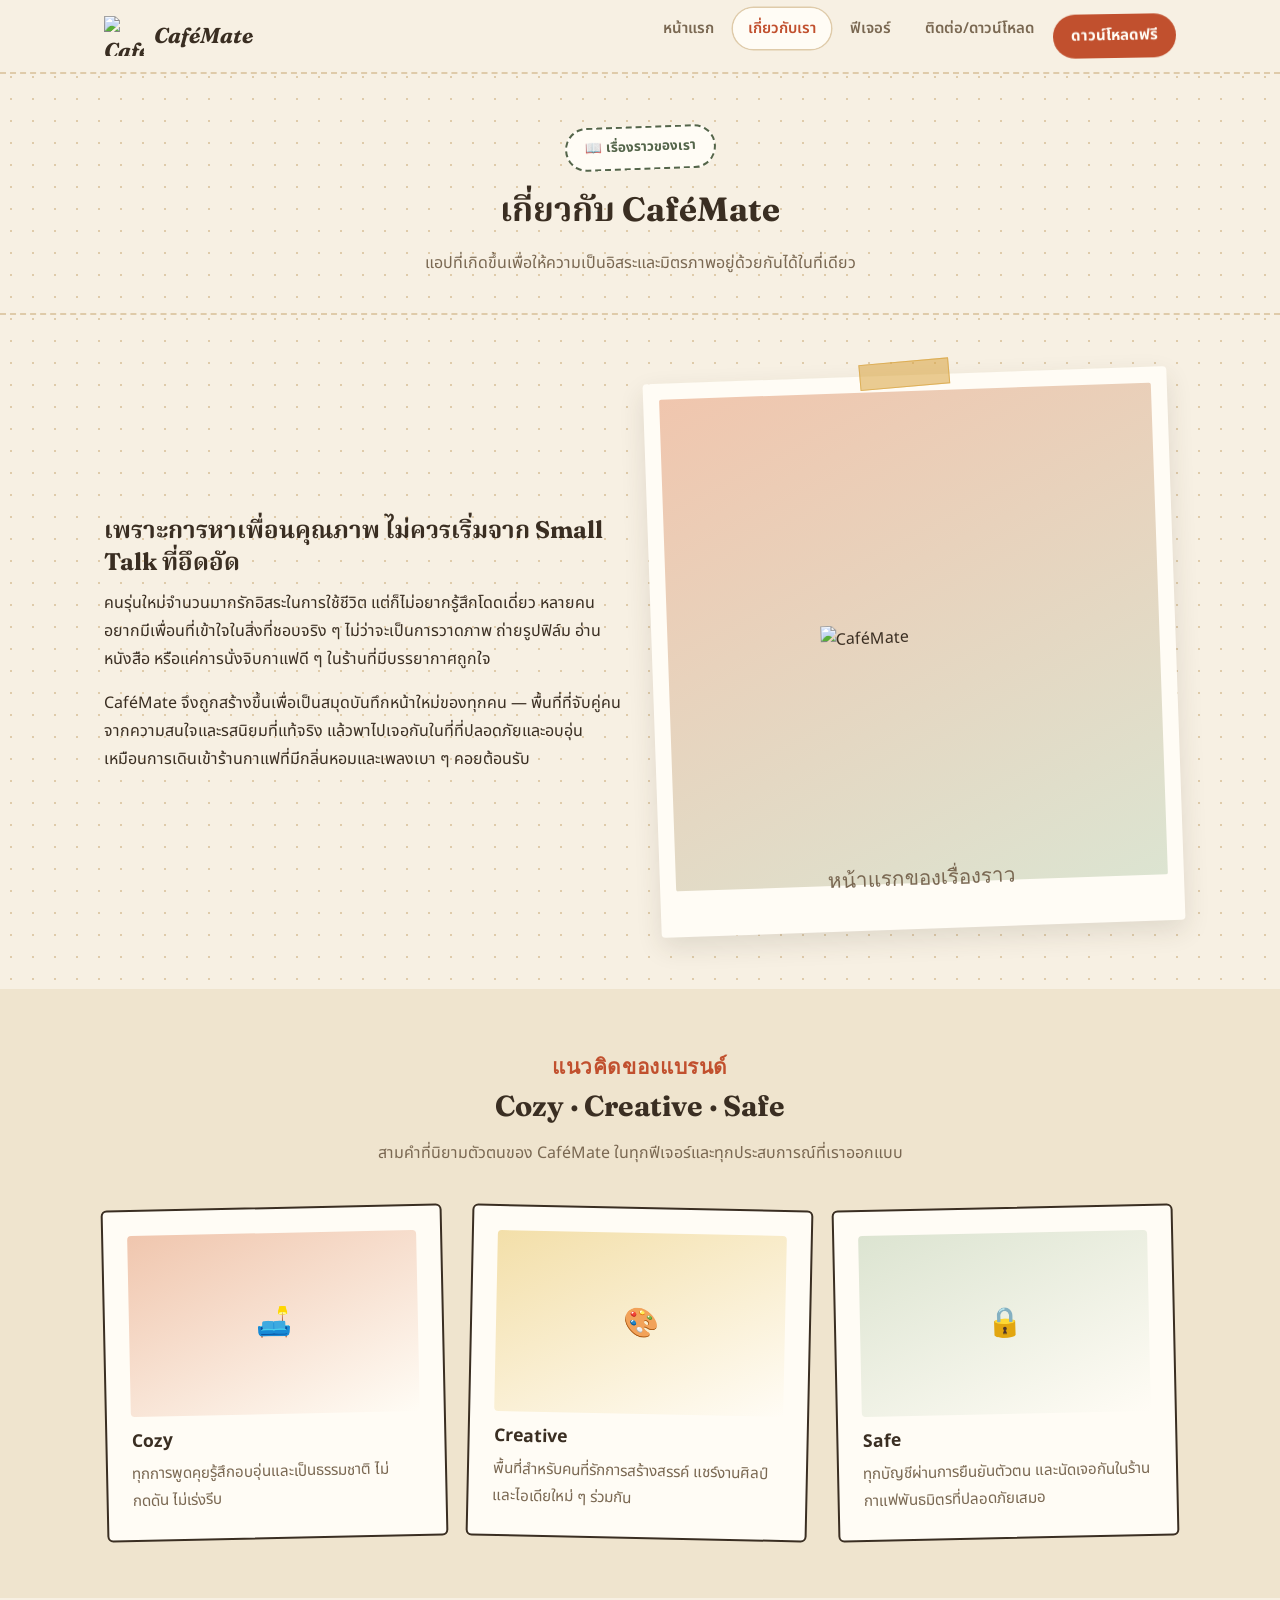
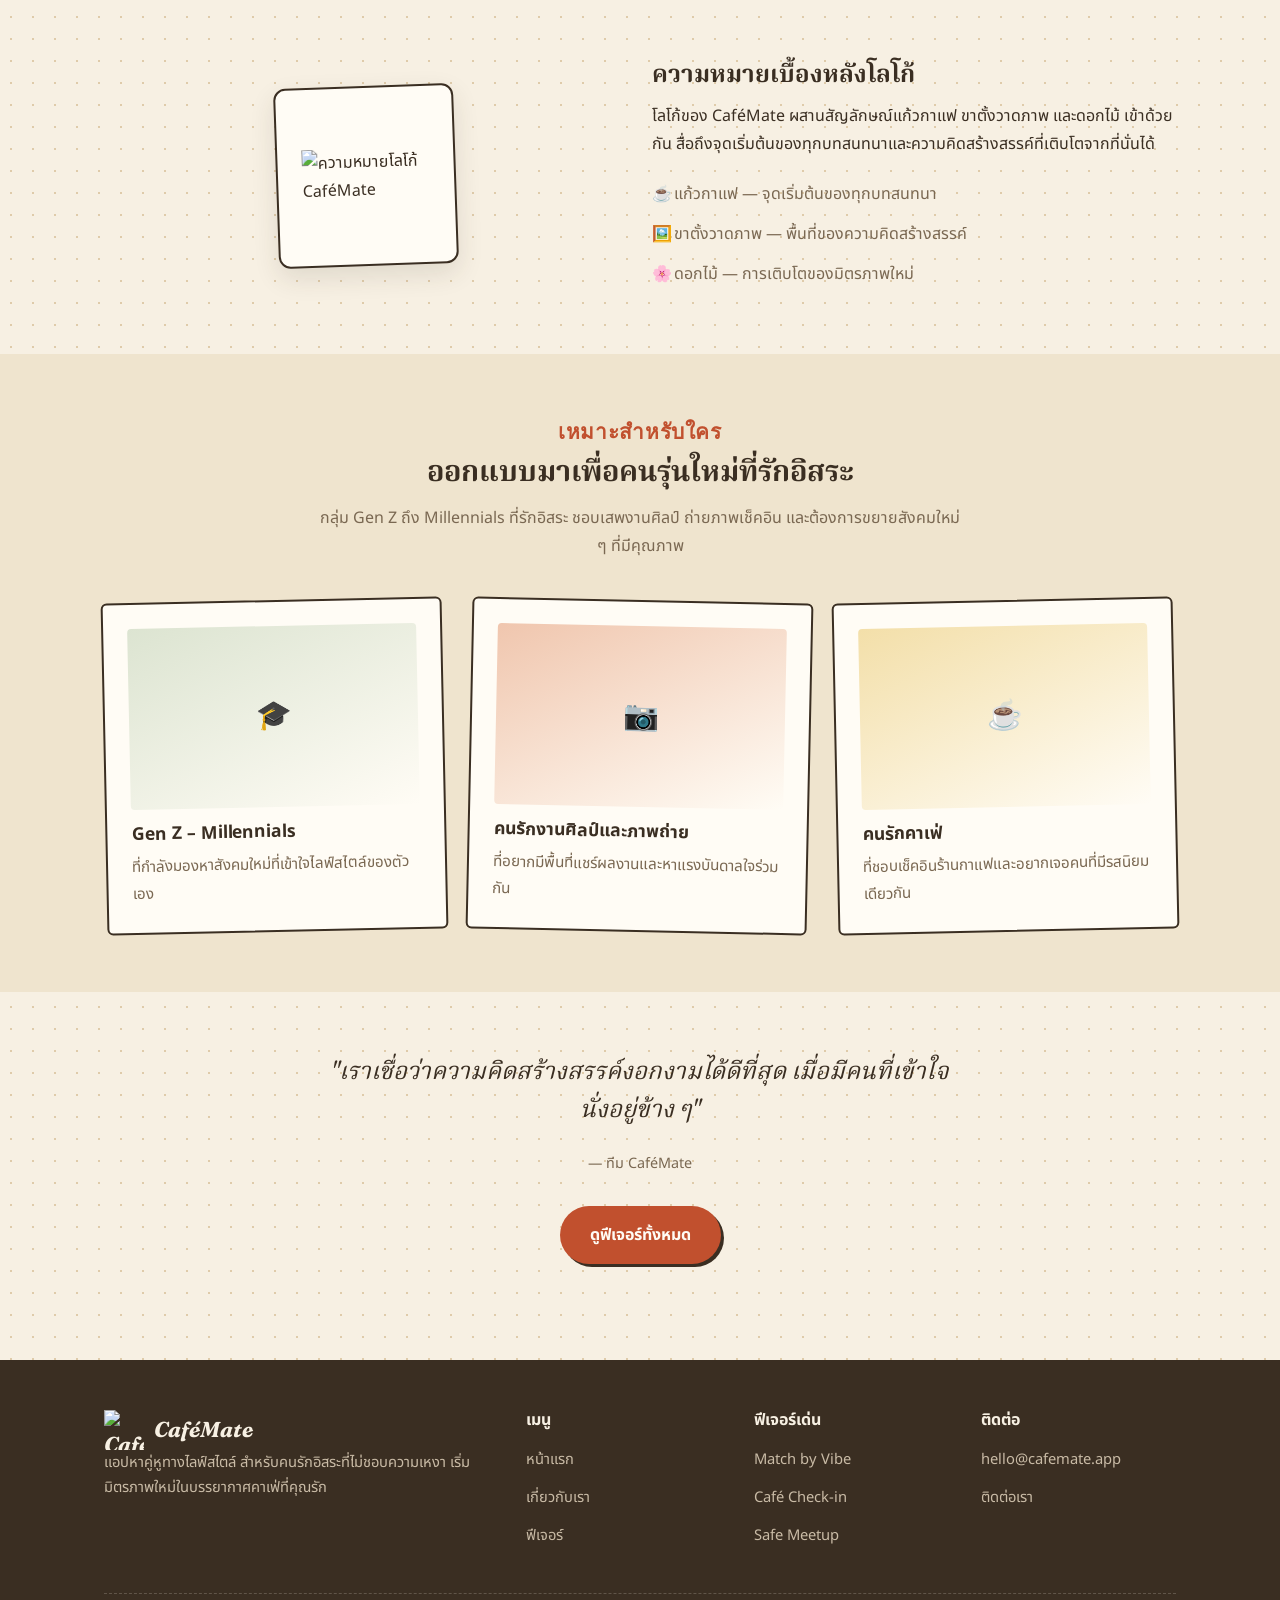
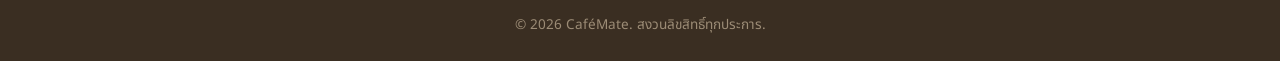
==== cafemate-about.html @ 09639449 "Rename CAFEMA~1.HTM to cafemate-about.html" ====
<!DOCTYPE html>
<html lang="th">
<head>
<meta charset="UTF-8">
<meta name="viewport" content="width=device-width, initial-scale=1.0">
<title>เกี่ยวกับเรา — CaféMate</title>
<link rel="icon" href="cafemate-logo.svg">
<link rel="stylesheet" href="cafemate-style.css">
</head>
<body>

<header>
  <div class="navwrap">
    <a href="index.html" class="brand"><img src="cafemate-logo.svg" alt="CaféMate logo">CaféMate</a>
    <nav>
      <ul>
        <li><a href="index.html">หน้าแรก</a></li>
        <li><a href="cafemate-about.html" class="active">เกี่ยวกับเรา</a></li>
        <li><a href="cafemate-features.html">ฟีเจอร์</a></li>
        <li><a href="cafemate-contact.html">ติดต่อ/ดาวน์โหลด</a></li>
        <li><a href="cafemate-contact.html" class="nav-cta">ดาวน์โหลดฟรี</a></li>
      </ul>
    </nav>
    <button class="menu-toggle" aria-label="เมนู">☰</button>
  </div>
</header>

<section class="page-hero">
  <div class="container">
    <span class="stamp">📖 เรื่องราวของเรา</span>
    <h1>เกี่ยวกับ CaféMate</h1>
    <p>แอปที่เกิดขึ้นเพื่อให้ความเป็นอิสระและมิตรภาพอยู่ด้วยกันได้ในที่เดียว</p>
  </div>
</section>

<!-- STORY -->
<section>
  <div class="container">
    <div class="grid grid-2" style="align-items:center;">
      <div>
        <h2>เพราะการหาเพื่อนคุณภาพ ไม่ควรเริ่มจาก Small Talk ที่อึดอัด</h2>
        <p>คนรุ่นใหม่จำนวนมากรักอิสระในการใช้ชีวิต แต่ก็ไม่อยากรู้สึกโดดเดี่ยว หลายคนอยากมีเพื่อนที่เข้าใจในสิ่งที่ชอบจริง ๆ ไม่ว่าจะเป็นการวาดภาพ ถ่ายรูปฟิล์ม อ่านหนังสือ หรือแค่การนั่งจิบกาแฟดี ๆ ในร้านที่มีบรรยากาศถูกใจ</p>
        <p>CaféMate จึงถูกสร้างขึ้นเพื่อเป็นสมุดบันทึกหน้าใหม่ของทุกคน — พื้นที่ที่จับคู่คนจากความสนใจและรสนิยมที่แท้จริง แล้วพาไปเจอกันในที่ที่ปลอดภัยและอบอุ่น เหมือนการเดินเข้าร้านกาแฟที่มีกลิ่นหอมและเพลงเบา ๆ คอยต้อนรับ</p>
      </div>
      <div class="polaroid" style="transform:rotate(-2deg);">
        <div class="tape"></div>
        <div class="frame"><img src="cafemate-logo.svg" alt="CaféMate"></div>
        <p class="cap">หน้าแรกของเรื่องราว</p>
      </div>
    </div>
  </div>
</section>

<!-- VIBE CONCEPT -->
<section class="bg-tint">
  <div class="container">
    <div class="section-head">
      <span class="eyebrow">แนวคิดของแบรนด์</span>
      <h2>Cozy · Creative · Safe</h2>
      <p>สามคำที่นิยามตัวตนของ CaféMate ในทุกฟีเจอร์และทุกประสบการณ์ที่เราออกแบบ</p>
    </div>
    <div class="grid grid-3">
      <div class="postcard"><div class="photo-block pb-rust">🛋️</div><h3>Cozy</h3><p>ทุกการพูดคุยรู้สึกอบอุ่นและเป็นธรรมชาติ ไม่กดดัน ไม่เร่งรีบ</p></div>
      <div class="postcard"><div class="photo-block pb-mustard">🎨</div><h3>Creative</h3><p>พื้นที่สำหรับคนที่รักการสร้างสรรค์ แชร์งานศิลป์และไอเดียใหม่ ๆ ร่วมกัน</p></div>
      <div class="postcard"><div class="photo-block pb-forest">🔒</div><h3>Safe</h3><p>ทุกบัญชีผ่านการยืนยันตัวตน และนัดเจอกันในร้านกาแฟพันธมิตรที่ปลอดภัยเสมอ</p></div>
    </div>
  </div>
</section>

<!-- LOGO MEANING -->
<section>
  <div class="container">
    <div class="grid grid-2" style="align-items:center;">
      <div style="display:flex;justify-content:center;">
        <div style="width:180px;height:180px;background:var(--card);border-radius:12px;display:flex;align-items:center;justify-content:center;box-shadow:var(--shadow);padding:24px;border:2px solid var(--ink);transform:rotate(-2deg);">
          <img src="cafemate-logo.svg" alt="ความหมายโลโก้ CaféMate">
        </div>
      </div>
      <div>
        <h2>ความหมายเบื้องหลังโลโก้</h2>
        <p>โลโก้ของ CaféMate ผสานสัญลักษณ์แก้วกาแฟ ขาตั้งวาดภาพ และดอกไม้ เข้าด้วยกัน สื่อถึงจุดเริ่มต้นของทุกบทสนทนาและความคิดสร้างสรรค์ที่เติบโตจากที่นั่นได้</p>
        <ul style="margin-top:14px;">
          <li style="color:var(--ink-soft);padding:6px 0 6px 22px;position:relative;">
            <span style="position:absolute;left:0;">☕</span> แก้วกาแฟ — จุดเริ่มต้นของทุกบทสนทนา
          </li>
          <li style="color:var(--ink-soft);padding:6px 0 6px 22px;position:relative;">
            <span style="position:absolute;left:0;">🖼️</span> ขาตั้งวาดภาพ — พื้นที่ของความคิดสร้างสรรค์
          </li>
          <li style="color:var(--ink-soft);padding:6px 0 6px 22px;position:relative;">
            <span style="position:absolute;left:0;">🌸</span> ดอกไม้ — การเติบโตของมิตรภาพใหม่
          </li>
        </ul>
      </div>
    </div>
  </div>
</section>

<!-- TARGET -->
<section class="bg-tint">
  <div class="container">
    <div class="section-head">
      <span class="eyebrow">เหมาะสำหรับใคร</span>
      <h2>ออกแบบมาเพื่อคนรุ่นใหม่ที่รักอิสระ</h2>
      <p>กลุ่ม Gen Z ถึง Millennials ที่รักอิสระ ชอบเสพงานศิลป์ ถ่ายภาพเช็คอิน และต้องการขยายสังคมใหม่ ๆ ที่มีคุณภาพ</p>
    </div>
    <div class="grid grid-3">
      <div class="postcard"><div class="photo-block pb-forest">🎓</div><h3>Gen Z – Millennials</h3><p>ที่กำลังมองหาสังคมใหม่ที่เข้าใจไลฟ์สไตล์ของตัวเอง</p></div>
      <div class="postcard"><div class="photo-block pb-rust">📷</div><h3>คนรักงานศิลป์และภาพถ่าย</h3><p>ที่อยากมีพื้นที่แชร์ผลงานและหาแรงบันดาลใจร่วมกัน</p></div>
      <div class="postcard"><div class="photo-block pb-mustard">☕</div><h3>คนรักคาเฟ่</h3><p>ที่ชอบเช็คอินร้านกาแฟและอยากเจอคนที่มีรสนิยมเดียวกัน</p></div>
    </div>
  </div>
</section>

<section>
  <div class="container pull-quote">
    <p>"เราเชื่อว่าความคิดสร้างสรรค์งอกงามได้ดีที่สุด เมื่อมีคนที่เข้าใจนั่งอยู่ข้าง ๆ"</p>
    <p class="by">— ทีม CaféMate</p>
    <a href="cafemate-features.html" class="btn btn-primary" style="margin-top:16px;">ดูฟีเจอร์ทั้งหมด</a>
  </div>
</section>

<footer>
  <div class="container">
    <div class="foot-grid">
      <div>
        <a href="index.html" class="brand"><img src="cafemate-logo.svg" alt="CaféMate logo">CaféMate</a>
        <p>แอปหาคู่หูทางไลฟ์สไตล์ สำหรับคนรักอิสระที่ไม่ชอบความเหงา เริ่มมิตรภาพใหม่ในบรรยากาศคาเฟ่ที่คุณรัก</p>
      </div>
      <div>
        <h4>เมนู</h4>
        <ul>
          <li><a href="index.html">หน้าแรก</a></li>
          <li><a href="cafemate-about.html">เกี่ยวกับเรา</a></li>
          <li><a href="cafemate-features.html">ฟีเจอร์</a></li>
        </ul>
      </div>
      <div>
        <h4>ฟีเจอร์เด่น</h4>
        <ul>
          <li><a href="cafemate-features.html">Match by Vibe</a></li>
          <li><a href="cafemate-features.html">Café Check-in</a></li>
          <li><a href="cafemate-features.html">Safe Meetup</a></li>
        </ul>
      </div>
      <div>
        <h4>ติดต่อ</h4>
        <ul>
          <li><a href="mailto:hello@cafemate.app">hello@cafemate.app</a></li>
          <li><a href="cafemate-contact.html">ติดต่อเรา</a></li>
        </ul>
      </div>
    </div>
    <div class="bottom">© 2026 CaféMate. สงวนลิขสิทธิ์ทุกประการ.</div>
  </div>
</footer>

<script src="cafemate-script.js"></script>
</body>
</html>
---- cafemate-style.css ----
/* ===== CaféMate — journal/scrapbook stylesheet v2 ===== */
@import url('https://fonts.googleapis.com/css2?family=Fraunces:ital,wght@0,600;0,700;1,600&family=Caveat:wght@600;700&family=Noto+Serif+Thai:wght@600;700&family=Noto+Sans+Thai:wght@400;500;600;700&display=swap');

:root{
  --paper:#F7F0E3;
  --paper-deep:#EFE4CE;
  --line:#DFCBAA;
  --ink:#3A2E22;
  --ink-soft:#7A6852;
  --rust:#C1502E;
  --rust-dark:#8F3A20;
  --rust-light:#F0C6AE;
  --forest:#54654A;
  --forest-light:#DCE4D1;
  --mustard:#D9A441;
  --card:#FFFCF5;
  --shadow:0 10px 26px rgba(58,46,34,.12);
  --maxw:1120px;
}

*{box-sizing:border-box;}
html{scroll-behavior:smooth;}
body{
  margin:0;
  font-family:"Noto Sans Thai","Segoe UI",Tahoma,sans-serif;
  color:var(--ink);
  background:var(--paper);
  background-image:radial-gradient(var(--line) 1px, transparent 1px);
  background-size:22px 22px;
  line-height:1.75;
}
img{max-width:100%;display:block;}
a{color:inherit;text-decoration:none;}
ul{margin:0;padding:0;list-style:none;}
h1,h2,h3,h4{margin:0 0 .5em;line-height:1.3;font-weight:700;font-family:"Fraunces","Noto Serif Thai",serif;}
p{margin:0 0 1em;}
.container{max-width:var(--maxw);margin:0 auto;padding:0 24px;}
.accent-word{color:var(--rust);}
.underline{text-decoration:underline;text-decoration-style:wavy;text-decoration-color:var(--mustard);text-decoration-thickness:2px;text-underline-offset:4px;}

/* ---------- Header ---------- */
header{
  position:sticky;top:0;z-index:100;
  background:rgba(247,240,227,.92);
  backdrop-filter:blur(8px);
  border-bottom:2px dashed var(--line);
}
.navwrap{
  display:flex;align-items:center;justify-content:space-between;
  padding:14px 24px;max-width:var(--maxw);margin:0 auto;
}
.brand{display:flex;align-items:center;gap:10px;font-weight:700;font-size:1.35rem;color:var(--ink);font-family:"Fraunces",serif;font-style:italic;}
.brand img{width:40px;height:40px;}
nav ul{display:flex;gap:4px;}
nav a{
  padding:9px 15px;border-radius:999px;font-weight:600;font-size:.94rem;color:var(--ink-soft);
  transition:.2s;
}
nav a:hover, nav a.active{background:var(--card);color:var(--rust);box-shadow:0 0 0 1.5px var(--line);}
.nav-cta{
  background:var(--rust);color:var(--card)!important;padding:9px 18px;border-radius:999px;font-weight:700;
  transform:rotate(-1deg);display:inline-block;
}
.nav-cta:hover{background:var(--rust-dark)!important;color:var(--card)!important;}
.menu-toggle{display:none;background:none;border:none;font-size:1.6rem;color:var(--ink);cursor:pointer;}

/* ---------- Buttons ---------- */
.btn{
  display:inline-block;padding:13px 28px;border-radius:999px;font-weight:700;
  border:2px solid transparent;transition:.2s;cursor:pointer;font-size:1rem;
}
.btn-primary{background:var(--rust);color:var(--card);box-shadow:3px 3px 0 var(--ink);}
.btn-primary:hover{transform:translate(-2px,-2px);box-shadow:5px 5px 0 var(--ink);}
.btn-outline{border-color:var(--ink);color:var(--ink);background:var(--card);}
.btn-outline:hover{background:var(--paper-deep);}

/* ---------- Stamp badge ---------- */
.stamp{
  display:inline-flex;align-items:center;gap:8px;background:var(--card);color:var(--forest);
  padding:8px 18px;border-radius:999px;font-weight:700;font-size:.85rem;margin-bottom:18px;
  border:2px dashed var(--forest);transform:rotate(-2deg);
}

/* ---------- Hero ---------- */
.hero{padding:64px 0 40px;}
.hero .container{display:grid;grid-template-columns:1.05fr .95fr;gap:52px;align-items:center;}
.hero h1{font-size:2.5rem;color:var(--ink);}
.hero p.lead{font-size:1.1rem;color:var(--ink-soft);max-width:500px;}
.hero-actions{display:flex;gap:14px;margin-top:26px;flex-wrap:wrap;align-items:center;}
.hero-note{font-family:"Caveat",cursive;font-size:1.4rem;color:var(--forest);transform:rotate(-2deg);display:inline-block;}

.polaroid{
  background:var(--card);padding:16px 16px 46px;border-radius:4px;box-shadow:var(--shadow);
  transform:rotate(3deg);position:relative;
}
.polaroid .frame{
  background:linear-gradient(155deg,var(--rust-light) 0%, var(--forest-light) 100%);
  aspect-ratio:1/1;border-radius:2px;display:flex;align-items:center;justify-content:center;
}
.polaroid .frame img{width:38%;}
.polaroid .cap{position:absolute;bottom:12px;left:16px;right:16px;text-align:center;font-family:"Caveat",cursive;font-size:1.3rem;color:var(--ink-soft);}
.tape{
  position:absolute;top:-14px;left:50%;transform:translateX(-50%) rotate(-3deg);
  width:90px;height:26px;background:rgba(217,164,65,.55);border:1px solid rgba(217,164,65,.7);
}

/* ---------- Page hero (inner pages) ---------- */
.page-hero{padding:52px 0 36px;text-align:center;border-bottom:2px dashed var(--line);}
.page-hero h1{font-size:2.1rem;color:var(--ink);}
.page-hero p{color:var(--ink-soft);max-width:620px;margin:0 auto;}

/* ---------- Sections ---------- */
section{padding:60px 0;}
.section-head{text-align:center;max-width:640px;margin:0 auto 40px;}
.section-head .eyebrow{color:var(--rust);font-weight:700;letter-spacing:.03em;font-size:.85rem;font-family:"Caveat",cursive;font-size:1.3rem;}
.section-head h2{font-size:1.8rem;color:var(--ink);margin-top:2px;}
.section-head p{color:var(--ink-soft);}
.bg-tint{background:var(--paper-deep);}

/* ---------- Divider ---------- */
.divider{display:flex;align-items:center;gap:12px;margin:0 auto 40px;max-width:200px;}
.divider span{height:2px;flex:1;background:repeating-linear-gradient(90deg,var(--line) 0 6px,transparent 6px 12px);}
.divider i{color:var(--rust);font-style:normal;}

/* ---------- Pull quote ---------- */
.pull-quote{max-width:680px;margin:0 auto;text-align:center;}
.pull-quote p{font-family:"Fraunces","Noto Serif Thai",serif;font-style:italic;font-size:1.5rem;color:var(--ink);line-height:1.6;}
.pull-quote .by{font-family:"Noto Sans Thai",sans-serif;font-style:normal;font-size:.9rem;color:var(--ink-soft);}

/* ---------- Grid ---------- */
.grid{display:grid;gap:24px;}
.grid-3{grid-template-columns:repeat(3,1fr);}
.grid-2{grid-template-columns:repeat(2,1fr);}

/* ---------- Postcard ---------- */
.postcard{
  background:var(--card);border:2px solid var(--ink);border-radius:6px;
  padding:24px;position:relative;transition:.2s;
}
.postcard:nth-child(odd){transform:rotate(-1.2deg);}
.postcard:nth-child(even){transform:rotate(1.2deg);}
.postcard:hover{transform:rotate(0deg) translateY(-4px);box-shadow:var(--shadow);}
.postcard .photo-block{
  aspect-ratio:16/10;border-radius:4px;margin-bottom:14px;display:flex;align-items:center;justify-content:center;font-size:1.8rem;
}
.postcard h3{font-size:1.1rem;color:var(--ink);font-family:"Noto Sans Thai",sans-serif;font-weight:700;}
.postcard p{color:var(--ink-soft);margin-bottom:0;font-size:.95rem;}
.postcard ul{margin-top:10px;}
.postcard ul li{color:var(--ink-soft);font-size:.9rem;padding:4px 0 4px 20px;position:relative;}
.postcard ul li::before{content:"✦";position:absolute;left:0;color:var(--rust);font-size:.8rem;}
.pb-rust{background:linear-gradient(155deg,var(--rust-light),var(--card));}
.pb-forest{background:linear-gradient(155deg,var(--forest-light),var(--card));}
.pb-mustard{background:linear-gradient(155deg,#F3DFA9,var(--card));}

/* ---------- Timeline (journal steps) ---------- */
.journal-steps{max-width:640px;margin:0 auto;border-left:3px dashed var(--line);padding-left:28px;}
.journal-step{position:relative;padding-bottom:36px;}
.journal-step:last-child{padding-bottom:0;}
.journal-step::before{
  content:"";position:absolute;left:-35px;top:2px;width:16px;height:16px;border-radius:50%;
  background:var(--rust);border:3px solid var(--paper);
}
.journal-step h4{color:var(--ink);margin-bottom:4px;font-family:"Noto Sans Thai",sans-serif;font-size:1.02rem;}
.journal-step p{color:var(--ink-soft);font-size:.93rem;margin:0;}

/* ---------- Tag cloud ---------- */
.tag-cloud{display:flex;flex-wrap:wrap;gap:12px;justify-content:center;}
.tag-cloud span{
  background:var(--card);border:1.5px solid var(--ink);padding:8px 16px;border-radius:999px;
  font-size:.9rem;font-weight:600;color:var(--ink);
}
.tag-cloud span:nth-child(3n){transform:rotate(-2deg);border-color:var(--rust);color:var(--rust-dark);}
.tag-cloud span:nth-child(3n+1){transform:rotate(2deg);border-color:var(--forest);color:var(--forest);}

/* ---------- Promo banner ---------- */
.promo{
  background:var(--ink);border-radius:10px;padding:44px;color:var(--paper);
  display:flex;align-items:center;justify-content:space-between;gap:24px;flex-wrap:wrap;
  border:2px dashed var(--mustard);
}
.promo h2{color:var(--paper);font-size:1.6rem;}
.promo p{color:#D9CBB8;margin-bottom:0;}
.promo .btn-primary{background:var(--mustard);color:var(--ink);box-shadow:3px 3px 0 var(--paper);}
.promo .btn-primary:hover{box-shadow:5px 5px 0 var(--paper);}

/* ---------- Download buttons ---------- */
.store-row{display:flex;gap:14px;flex-wrap:wrap;margin-top:24px;}
.store-btn{
  display:flex;align-items:center;gap:10px;background:var(--ink);color:var(--paper);
  padding:12px 22px;border-radius:10px;font-weight:600;font-size:.92rem;border:2px solid var(--ink);
}
.store-btn:hover{background:var(--rust-dark);border-color:var(--rust-dark);}

/* ---------- Contact ---------- */
.contact-grid{display:grid;grid-template-columns:1fr 1fr;gap:40px;align-items:start;}
.contact-info .item{display:flex;gap:14px;margin-bottom:22px;}
.contact-info .item .icon{
  width:44px;height:44px;border-radius:10px;background:var(--card);color:var(--rust);border:1.5px solid var(--ink);
  display:flex;align-items:center;justify-content:center;font-size:1.2rem;flex-shrink:0;
}
.contact-info .item h4{margin:0 0 3px;color:var(--ink);font-family:"Noto Sans Thai",sans-serif;}
.contact-info .item p{margin:0;color:var(--ink-soft);font-size:.95rem;}

form.contact-form{background:var(--card);border-radius:8px;padding:30px;border:2px solid var(--ink);transform:rotate(-0.6deg);}
form.contact-form label{display:block;font-weight:700;font-size:.9rem;margin-bottom:6px;color:var(--ink);}
form.contact-form input, form.contact-form select, form.contact-form textarea{
  width:100%;padding:11px 14px;border-radius:6px;border:1.5px solid var(--line);
  margin-bottom:18px;font-family:inherit;font-size:.96rem;background:var(--paper);
}
form.contact-form input:focus, form.contact-form select:focus, form.contact-form textarea:focus{
  outline:none;border-color:var(--rust);
}
form.contact-form textarea{resize:vertical;min-height:110px;}

/* ---------- Testimonial (pinned note) ---------- */
.testimonial{background:var(--card);border-radius:4px;padding:24px;border:1.5px solid var(--line);box-shadow:var(--shadow);position:relative;}
.testimonial:nth-child(odd){transform:rotate(-1.5deg);}
.testimonial:nth-child(even){transform:rotate(1.5deg);}
.testimonial p{font-style:italic;color:var(--ink);font-family:"Fraunces","Noto Serif Thai",serif;}
.testimonial .who{display:flex;align-items:center;gap:12px;margin-top:14px;}
.testimonial .avatar{width:42px;height:42px;border-radius:50%;background:var(--rust);color:var(--card);display:flex;align-items:center;justify-content:center;font-weight:800;font-family:"Fraunces",serif;}
.testimonial .who b{display:block;font-size:.95rem;font-family:"Noto Sans Thai",sans-serif;}
.testimonial .who span{color:var(--ink-soft);font-size:.85rem;}

/* ---------- FAQ ---------- */
.faq-item{border-bottom:1.5px dashed var(--line);padding:14px 0;}
.faq-item b{display:block;color:var(--ink);margin-bottom:4px;}
.faq-item p{color:var(--ink-soft);margin:0;font-size:.93rem;}

/* ---------- Footer ---------- */
footer{background:var(--ink);color:var(--paper);padding:50px 0 24px;margin-top:36px;}
footer .foot-grid{display:grid;grid-template-columns:2fr 1fr 1fr 1fr;gap:32px;margin-bottom:34px;}
footer .brand{color:var(--paper);}
footer p{color:#C9BBA6;font-size:.92rem;}
footer h4{color:var(--paper);font-size:1rem;margin-bottom:14px;font-family:"Noto Sans Thai",sans-serif;}
footer ul li{margin-bottom:10px;}
footer ul li a{color:#C9BBA6;font-size:.92rem;}
footer ul li a:hover{color:var(--mustard);}
footer .bottom{border-top:1.5px dashed rgba(247,240,227,.2);padding-top:20px;text-align:center;color:#9C8C76;font-size:.85rem;}

/* ---------- Responsive ---------- */
@media (max-width:900px){
  .hero .container{grid-template-columns:1fr;}
  .polaroid{max-width:340px;margin:0 auto;}
  .grid-3{grid-template-columns:repeat(2,1fr);}
  .contact-grid{grid-template-columns:1fr;}
  footer .foot-grid{grid-template-columns:1fr 1fr;}
}
@media (max-width:640px){
  .menu-toggle{display:block;}
  nav{
    position:absolute;top:100%;left:0;right:0;background:var(--paper);
    border-bottom:2px dashed var(--line);display:none;box-shadow:var(--shadow);
  }
  nav.open{display:block;}
  nav ul{flex-direction:column;padding:12px;gap:2px;}
  .grid-3, .grid-2{grid-template-columns:1fr;}
  .hero h1{font-size:1.9rem;}
  .promo{flex-direction:column;text-align:center;}
  footer .foot-grid{grid-template-columns:1fr;}
  .postcard{transform:none!important;}
  .testimonial{transform:none!important;}
}
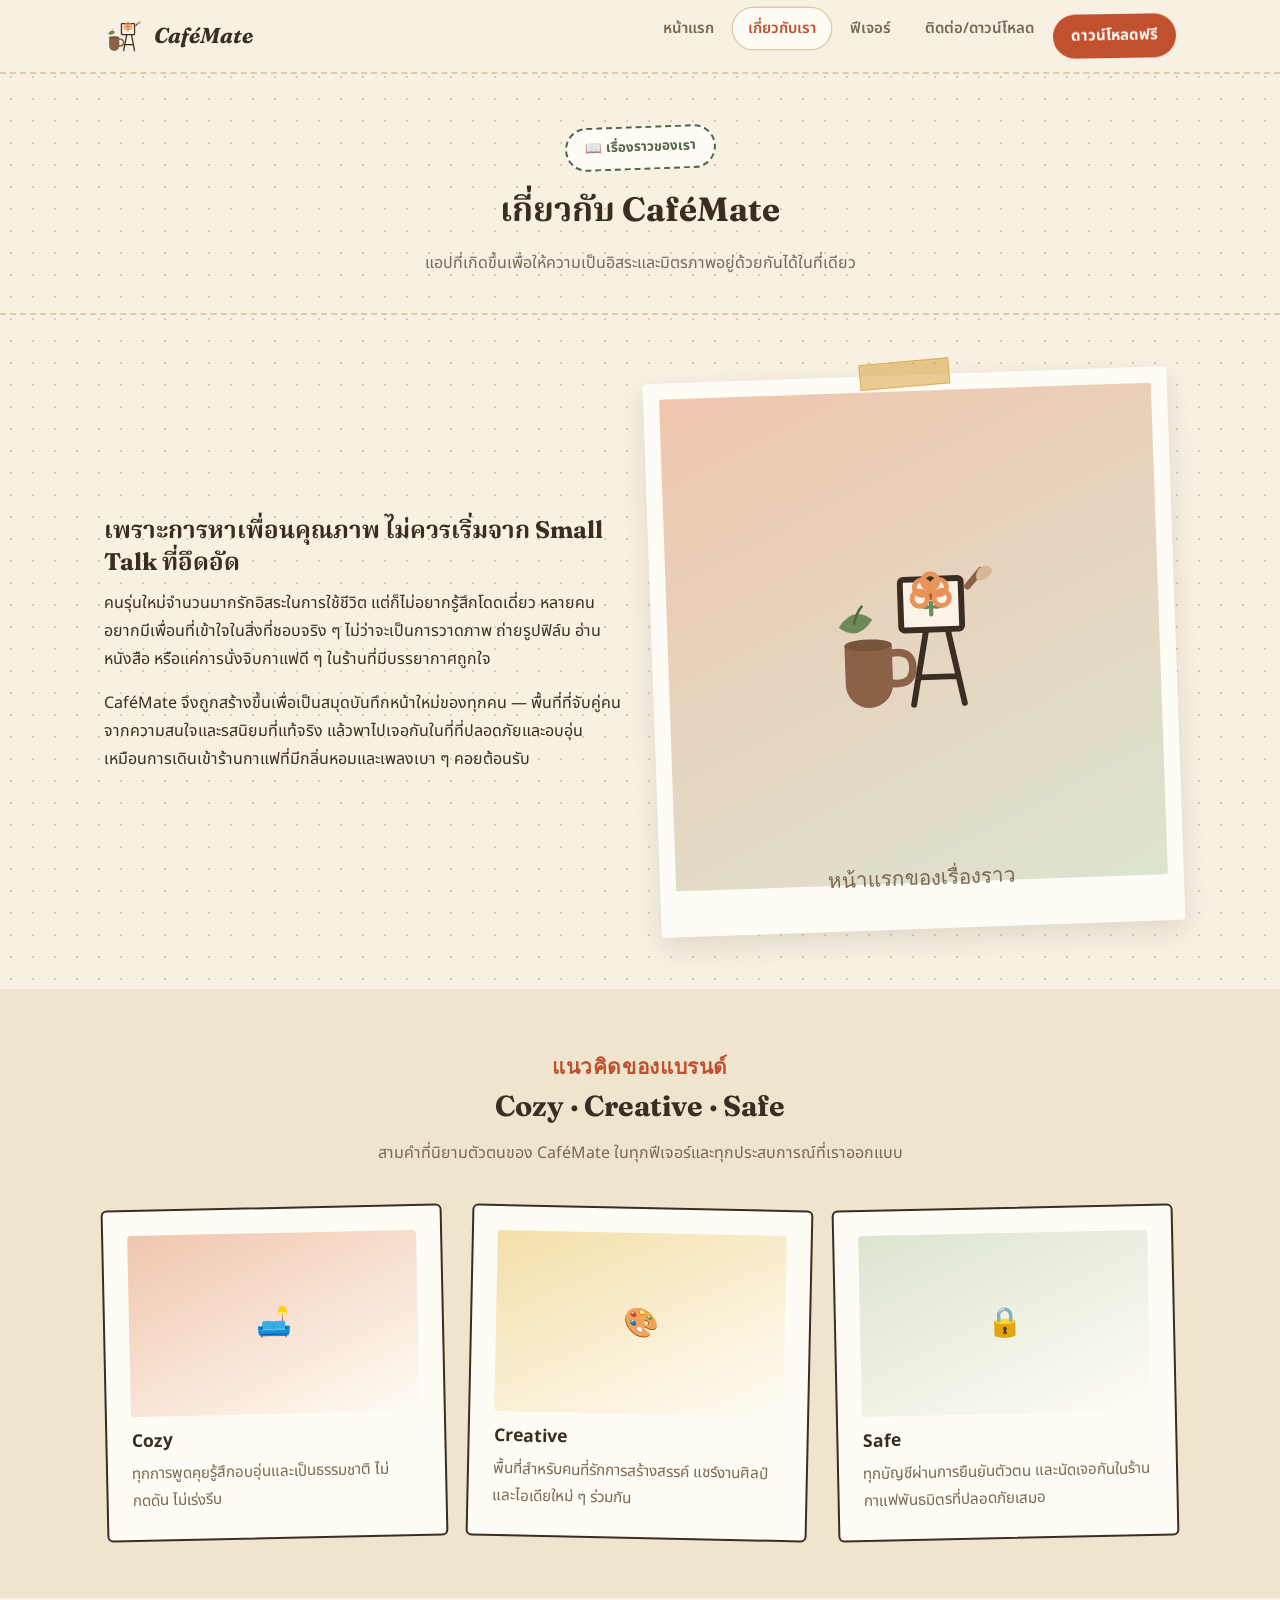
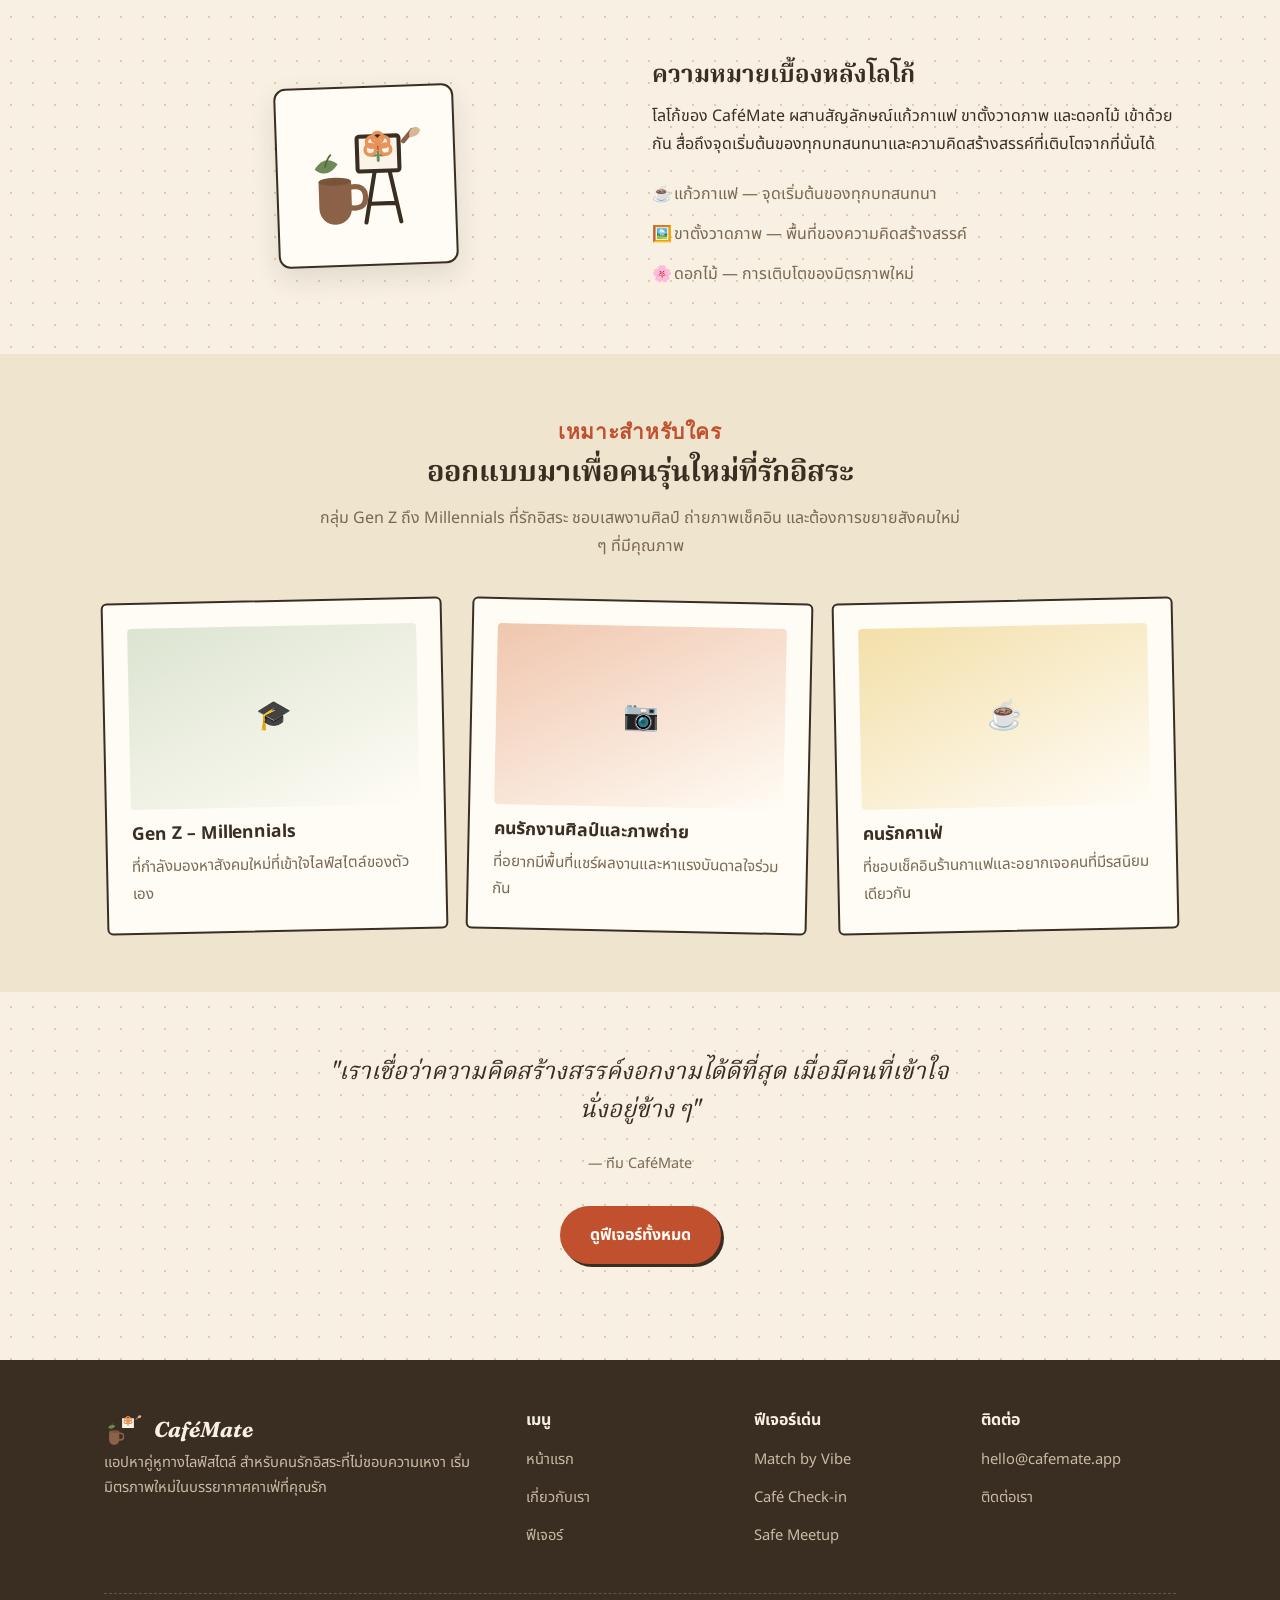
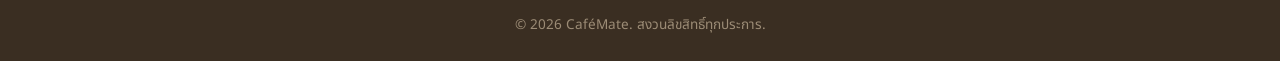
==== commit 89c836b1: "Update cafemate-about.html" ====
--- a/cafemate-about.html
+++ b/cafemate-about.html
@@ -4,7 +4,7 @@
 <meta charset="UTF-8">
 <meta name="viewport" content="width=device-width, initial-scale=1.0">
 <title>เกี่ยวกับเรา — CaféMate</title>
-<link rel="icon" href="cafemate-logo.svg">
+<link rel="icon" href="cafemate-favicon.svg">
 <link rel="stylesheet" href="cafemate-style.css">
 </head>
 <body>
